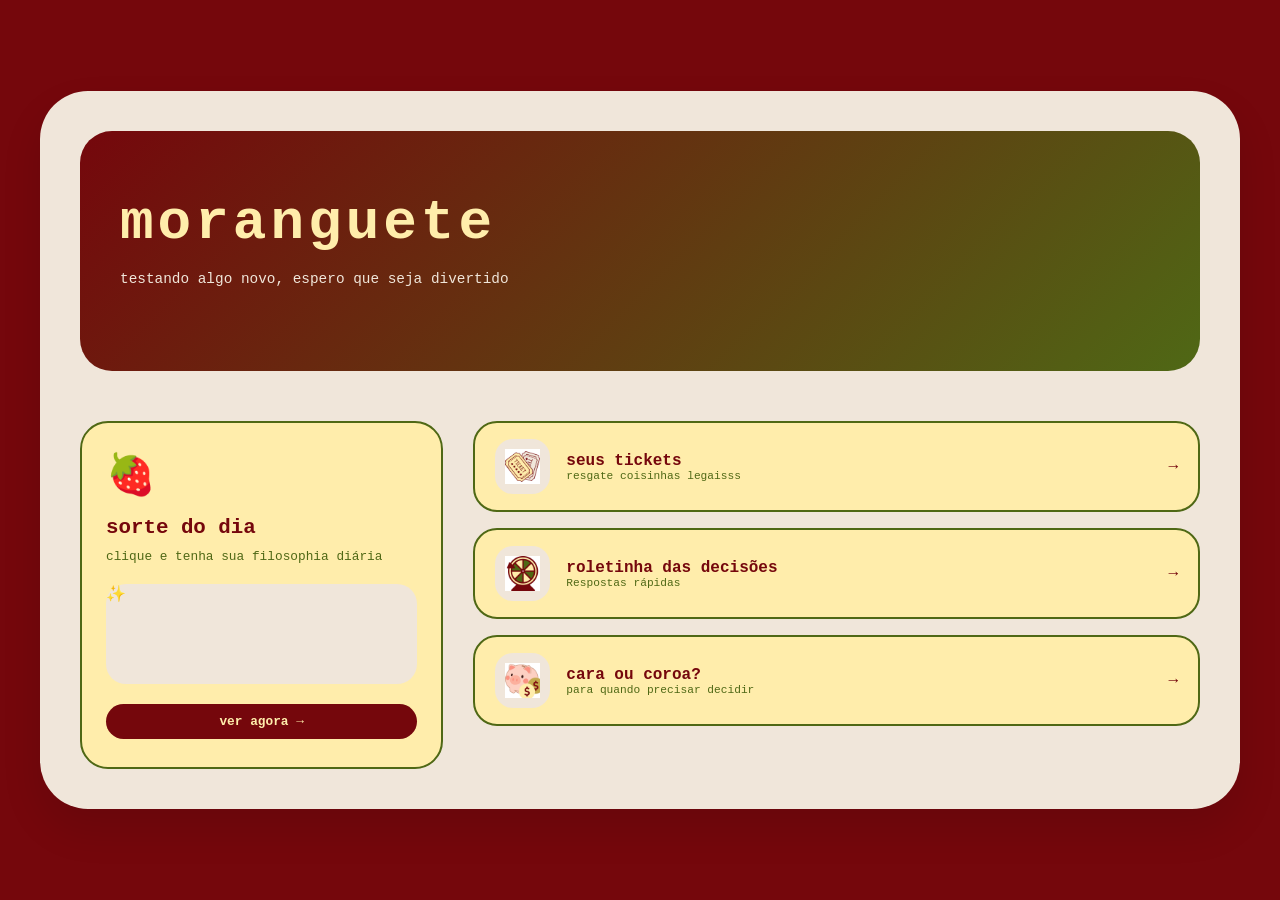
==== index.html @ d16a6097 "morangoAPP" ====
<!DOCTYPE html>
<html lang="pt-br">

<head>
    <meta charset="UTF-8">
    <meta name="viewport" content="width=device-width, initial-scale=1.0, viewport-fit=cover">
    <title>morangoAPP</title>
    <link rel="stylesheet" href="./style.css">
    <link rel="manifest" href="./manifest.json">
    <meta name="apple-mobile-web-app-capable" content="yes">
    <meta name="apple-mobile-web-app-status-bar-style" content="black-translucent">
    <meta name="apple-mobile-web-app-title" content="morangoAPP">
    <meta name="mobile-web-app-capable" content="yes">
    <meta name="theme-color" content="#75070C">
    <meta name="application-name" content="morangoAPP">
    <link rel="apple-touch-icon" href="icons/app-icon-512.png">
</head>

<body>
    <div class="app-container">

        <!-- Hero Section - Área principal -->
        <div class="hero-section">
            <div class="hero-content">
                <h1 class="hero-title">moranguete</h1>
                <p class="hero-subtitle">testando algo novo, espero que seja divertido</p>
            </div>
        </div>

        <!-- Layout de 2 colunas assimétricas -->
        <div class="two-columns">
            <!-- Coluna esquerda - Card vertical -->
            <div class="left-col">
                <div class="vertical-card">
                    <div class="vertical-card-icon">🍓</div>
                    <h3 class="vertical-card-title">sorte do dia</h3>
                    <p class="vertical-card-desc">clique e tenha sua filosophia diária</p>
                    <div class="vertical-card-image"> ✨ </div>
                    <button class="vertical-card-btn" data-page="frases">ver agora →</button>
                </div>
            </div>

            <!-- Coluna direita - Feed/Lista editorial -->
            <div class="right-col">
                <div class="feed-list">
                    <div class="feed-item" data-page="tickets">
                        <div class="feed-icon">
                            <img src="icons/tickets.png" alt="Tickets">
                        </div>
                        <div class="feed-content">
                            <h4 class="feed-title">seus tickets</h4>
                            <p class="feed-desc">resgate coisinhas legaisss</p>
                        </div>
                        <div class="feed-arrow">→</div>
                    </div>

                    <div class="feed-item" data-page="roleta">
                        <div class="feed-icon">
                            <img src="icons/roleta.png" alt="Roleta">
                        </div>
                        <div class="feed-content">
                            <h4 class="feed-title">Roletinha das decisões</h4>
                            <p class="feed-desc">Respostas rápidas</p>
                        </div>
                        <div class="feed-arrow">→</div>
                    </div>

                    <div class="feed-item" data-page="caracoroa">
                        <div class="feed-icon">
                            <img src="icons/caracoroa.png" alt="Cara ou Coroa">
                        </div>
                        <div class="feed-content">
                            <h4 class="feed-title">cara ou coroa?</h4>
                            <p class="feed-desc">para quando precisar decidir</p>
                        </div>
                        <div class="feed-arrow">→</div>
                    </div>
                </div>
            </div>
        </div>
    </div>

    <script src="./script.js"></script>
</body>

</html>
---- style.css ----
/* ============ MORANGUETE - DESIGN MODERNO ASSIMÉTRICO ============ */
* {
    margin: 0;
    padding: 0;
    box-sizing: border-box;
}

body {
    font-family: 'Courier New', 'SF Mono', 'Fira Code', monospace;
    background: #75070C;
    min-height: 100vh;
    display: flex;
    align-items: center;
    justify-content: center;
    padding: 24px;
}

/* Container principal - cantos extremamente arredondados */
.app-container {
    max-width: 1200px;
    width: 100%;
    margin: 0 auto;
    background: #F0E6DA;
    border-radius: 48px;
    padding: 40px;
    position: relative;
    box-shadow: 0 20px 40px rgba(0, 0, 0, 0.1);
}

/* Container para as outras páginas */
.container {
    max-width: 600px;
    width: 100%;
    margin: 0 auto;
    background: #F0E6DA;
    border-radius: 48px;
    padding: 40px;
    position: relative;
    box-shadow: 0 20px 40px rgba(0, 0, 0, 0.1);
}

/* ============ ELEMENTOS FLUTUANTES (só no index) ============ */
.floating-menu {
    position: absolute;
    top: 30px;
    left: 40px;
    background: #75070C;
    border-radius: 60px;
    padding: 8px 16px;
    display: flex;
    gap: 20px;
    z-index: 10;
}

.floating-card {
    position: absolute;
    top: 30px;
    right: 40px;
    background: #FFEDAB;
    border-radius: 60px;
    padding: 10px 20px;
    display: flex;
    align-items: center;
    gap: 12px;
    z-index: 10;
    border: 2px solid #4F6815;
}

/* ============ HERO SECTION (só no index) ============ */
.hero-section {
    background: linear-gradient(135deg, #75070C 0%, #4F6815 100%);
    border-radius: 32px;
    padding: 60px 40px;
    margin-bottom: 50px;
    position: relative;
    overflow: hidden;
}

.hero-title {
    font-family: 'Courier New', monospace;
    font-size: 3.5rem;
    font-weight: 800;
    color: #FFEDAB;
    text-transform: lowercase;
    letter-spacing: 4px;
    margin-bottom: 16px;
}

.hero-subtitle {
    font-family: 'Courier New', monospace;
    font-size: 0.9rem;
    color: #F0E6DA;
    margin-bottom: 24px;
}

.hero-badge {
    display: inline-block;
    background: rgba(255, 237, 171, 0.2);
    backdrop-filter: blur(10px);
    border-radius: 60px;
    padding: 6px 16px;
}

.hero-badge span {
    color: #FFEDAB;
    font-size: 0.75rem;
}

/* ============ LAYOUT 2 COLUNAS (só no index) ============ */
.two-columns {
    display: flex;
    gap: 30px;
    flex-wrap: wrap;
}

.left-col {
    flex: 1;
    min-width: 250px;
}

.right-col {
    flex: 2;
    min-width: 300px;
}

/* Card vertical */
.vertical-card {
    background: #FFEDAB;
    border-radius: 28px;
    padding: 28px 24px;
    border: 2px solid #4F6815;
    transition: transform 0.2s;
    height: 100%;
}

.vertical-card-icon {
    font-size: 2.5rem;
    margin-bottom: 16px;
}

.vertical-card-title {
    font-family: 'Courier New', monospace;
    font-size: 1.3rem;
    font-weight: 700;
    color: #75070C;
    margin-bottom: 10px;
    text-transform: lowercase;
}

.vertical-card-desc {
    font-family: 'Courier New', monospace;
    font-size: 0.8rem;
    color: #4F6815;
    margin-bottom: 20px;
}

.vertical-card-image {
    background: #F0E6DA;
    border-radius: 20px;
    height: 100px;
    margin-bottom: 20px;
}

.vertical-card-btn {
    background: #75070C;
    color: #FFEDAB;
    border: none;
    border-radius: 60px;
    padding: 10px 20px;
    font-family: 'Courier New', monospace;
    font-weight: bold;
    font-size: 0.8rem;
    cursor: pointer;
    width: 100%;
}

/* Feed */
.feed-list {
    display: flex;
    flex-direction: column;
    gap: 16px;
}

.feed-item {
    background: #FFEDAB;
    border-radius: 24px;
    padding: 16px 20px;
    display: flex;
    align-items: center;
    gap: 16px;
    cursor: pointer;
    border: 2px solid #4F6815;
    transition: all 0.2s;
}

.feed-item:hover {
    transform: translateX(6px);
    border-color: #75070C;
}

.feed-icon {
    width: 55px;
    height: 55px;
    background: #F0E6DA;
    border-radius: 18px;
    display: flex;
    align-items: center;
    justify-content: center;
}

.feed-icon img {
    width: 35px;
    height: 35px;
}

.feed-content {
    flex: 1;
}

.feed-title {
    font-family: 'Courier New', monospace;
    font-size: 1rem;
    font-weight: 700;
    color: #75070C;
    text-transform: lowercase;
}

.feed-desc {
    font-family: 'Courier New', monospace;
    font-size: 0.7rem;
    color: #4F6815;
}

.feed-arrow {
    font-size: 1rem;
    color: #75070C;
}

/* ============ BOTÃO VOLTAR (para todas as páginas) ============ */
.back-btn {
    background: #75070C;
    border: none;
    border-radius: 60px;
    font-size: 0.8rem;
    font-family: 'Courier New', monospace;
    font-weight: bold;
    cursor: pointer;
    padding: 10px 20px;
    margin-bottom: 30px;
    color: #FFEDAB;
    text-transform: uppercase;
    letter-spacing: 1px;
    transition: all 0.1s;
    display: inline-block;
}

.back-btn:active {
    transform: translateX(4px);
}

/* ============ TÍTULOS DAS PÁGINAS ============ */
.page-title {
    font-family: 'Courier New', monospace;
    font-size: 1.8rem;
    font-weight: 800;
    color: #75070C;
    text-align: left;
    margin-bottom: 30px;
    letter-spacing: 2px;
    border-left: 5px solid #4F6815;
    padding-left: 20px;
}

/* ============ ROLETA ============ */
.roleta-wrapper {
    position: relative;
    margin: 30px auto;
    width: fit-content;
}

#roletaCanvas {
    border-radius: 50%;
    box-shadow: 0 8px 20px rgba(0, 0, 0, 0.15);
    border: 3px solid #4F6815;
}

.ponteiro {
    position: absolute;
    top: -25px;
    left: 50%;
    transform: translateX(-50%);
    font-size: 2em;
    color: #75070C;
    z-index: 10;
    filter: drop-shadow(2px 4px 0 #4F6815);
}

.action-btn {
    background: #75070C;
    color: #FFEDAB;
    border: none;
    border-radius: 60px;
    padding: 12px 28px;
    font-size: 1rem;
    font-family: 'Courier New', monospace;
    font-weight: bold;
    cursor: pointer;
    margin: 20px auto;
    display: block;
    width: 200px;
    text-transform: uppercase;
    letter-spacing: 2px;
    transition: all 0.1s;
}

.action-btn:active {
    transform: translateX(4px);
}

.resultado {
    text-align: center;
    font-size: 1rem;
    margin-top: 20px;
    padding: 16px;
    background: #FFEDAB;
    border: 2px solid #4F6815;
    border-radius: 20px;
    font-family: monospace;
    font-weight: bold;
    color: #75070C;
}

/* ============ TICKETS ============ */
.tickets-list {
    display: flex;
    flex-direction: column;
    gap: 16px;
}

.ticket-card {
    background: #FFEDAB;
    border: 2px solid #4F6815;
    border-radius: 24px;
    padding: 20px;
    display: flex;
    justify-content: space-between;
    align-items: center;
    transition: all 0.2s;
    cursor: pointer;
}

.ticket-card:active {
    transform: translateX(4px);
}

.ticket-card.resgatado {
    opacity: 0.6;
    background: #e0d5c4;
}

.ticket-info h3 {
    font-family: 'Courier New', monospace;
    font-size: 1.1rem;
    font-weight: 700;
    color: #75070C;
    margin-bottom: 5px;
    text-transform: lowercase;
}

.ticket-info p {
    color: #4F6815;
    font-size: 0.8rem;
}

.resgatar-btn {
    background: #75070C;
    color: #FFEDAB;
    border: none;
    border-radius: 60px;
    padding: 8px 18px;
    font-family: 'Courier New', monospace;
    font-weight: bold;
    cursor: pointer;
    font-size: 0.8rem;
}

.resgatar-btn:disabled {
    background: #aaa;
    cursor: not-allowed;
}

/* Toast */
.toast {
    position: fixed;
    bottom: -100px;
    left: 50%;
    transform: translateX(-50%);
    background: #4F6815;
    color: #FFEDAB;
    padding: 12px 24px;
    border-radius: 60px;
    transition: bottom 0.3s;
    z-index: 1000;
    font-family: monospace;
    font-weight: bold;
}

.toast.show {
    bottom: 30px;
}

/* ============ FRASES ============ */
.gift-box {
    text-align: center;
    font-size: 6em;
    cursor: pointer;
    margin: 50px 0;
    transition: all 0.2s;
}

.gift-box.shake {
    animation: shake 0.5s ease-in-out;
}

@keyframes shake {
    0%, 100% { transform: translateX(0); }
    25% { transform: translateX(-8px); }
    75% { transform: translateX(8px); }
}

.frase-sorteada {
    text-align: center;
    font-size: 1rem;
    padding: 20px;
    background: #FFEDAB;
    border: 2px solid #4F6815;
    border-radius: 20px;
    margin: 20px 0;
    font-family: monospace;
    font-weight: bold;
    color: #75070C;
}

.frase-actions {
    text-align: center;
    margin-top: 20px;
}

.secondary-btn {
    background: #4F6815;
    color: #FFEDAB;
    border: none;
    border-radius: 60px;
    padding: 8px 18px;
    font-family: 'Courier New', monospace;
    font-weight: bold;
    cursor: pointer;
    margin: 5px;
    font-size: 0.8rem;
}

/* Modal */
.modal {
    display: none;
    position: fixed;
    z-index: 1000;
    left: 0;
    top: 0;
    width: 100%;
    height: 100%;
    background: rgba(117, 7, 12, 0.9);
}

.modal-content {
    background: #FFEDAB;
    margin: 20% auto;
    padding: 25px;
    width: 80%;
    max-width: 450px;
    border-radius: 28px;
    border: 3px solid #4F6815;
}

.close {
    float: right;
    font-size: 24px;
    font-weight: bold;
    cursor: pointer;
    color: #75070C;
}

/* ============ CARA OU COROA ============ */
.moeda-container {
    display: flex;
    justify-content: center;
    margin: 40px 0;
}

.moeda {
    width: 180px;
    height: 180px;
    position: relative;
    cursor: pointer;
}

.moeda.girando {
    animation: girarMoeda 0.8s ease-in-out;
}

@keyframes girarMoeda {
    0% { transform: rotateY(0deg); }
    50% { transform: rotateY(1800deg); }
    100% { transform: rotateY(0deg); }
}

.moeda .cara, .moeda .coroa {
    position: absolute;
    width: 100%;
    height: 100%;
    border-radius: 50%;
    display: flex;
    align-items: center;
    justify-content: center;
    font-size: 4em;
    background: #FFEDAB;
    border: 3px solid #4F6815;
    backface-visibility: hidden;
}

.moeda .coroa {
    transform: rotateY(180deg);
}

.moeda.virada-cara { transform: rotateY(0deg); }
.moeda.virada-coroa { transform: rotateY(180deg); }

.resultado-moeda {
    text-align: center;
    font-size: 1rem;
    padding: 18px;
    margin: 20px 0;
    background: #FFEDAB;
    border: 2px solid #4F6815;
    border-radius: 20px;
    font-weight: bold;
}

.resultado-moeda.cara { color: #75070C; }
.resultado-moeda.coroa { color: #4F6815; }

.historico {
    margin-top: 30px;
    padding: 20px;
    background: #FFEDAB;
    border: 2px solid #4F6815;
    border-radius: 24px;
}

.historico h3 {
    font-family: 'Courier New', monospace;
    color: #75070C;
    margin-bottom: 15px;
    font-size: 1rem;
}

.historico-list {
    max-height: 180px;
    overflow-y: auto;
}

.historico-item {
    display: flex;
    justify-content: space-between;
    padding: 10px;
    margin: 5px 0;
    background: #F0E6DA;
    border-radius: 12px;
    border-left: 3px solid #75070C;
    font-size: 0.8rem;
}

/* ============ ADMIN ============ */
.admin-section {
    background: #FFEDAB;
    border-radius: 28px;
    padding: 24px;
    margin: 20px 0;
    border: 2px solid #4F6815;
}

.form-group {
    display: flex;
    flex-direction: column;
    gap: 12px;
    margin: 20px 0;
}

.form-group input, .form-group textarea {
    padding: 12px;
    border: 2px solid #4F6815;
    border-radius: 16px;
    background: #F0E6DA;
    font-family: monospace;
}

.delete-btn {
    background: #75070C;
    color: #FFEDAB;
    border: none;
    border-radius: 60px;
    padding: 5px 12px;
    cursor: pointer;
}

/* ============ RESPONSIVO ============ */
@media (max-width: 768px) {
    body {
        padding: 16px;
    }
    
    .app-container, .container {
        padding: 24px;
        border-radius: 32px;
    }
    
    .hero-section {
        padding: 40px 25px;
        margin-top: 20px;
    }
    
    .hero-title {
        font-size: 2.2rem;
    }
    
    .two-columns {
        flex-direction: column;
    }
    
    .page-title {
        font-size: 1.4rem;
    }
    
    .moeda {
        width: 140px;
        height: 140px;
    }
    
    .moeda .cara, .moeda .coroa {
        font-size: 3em;
    }
}

@media (max-width: 480px) {
    .floating-menu, .floating-card {
        display: none;
    }
    
    .hero-title {
        font-size: 1.8rem;
    }
    
    .page-title {
        font-size: 1.2rem;
    }
}

/* Seção de subtítulos */
.section-subtitle {
    font-family: 'Courier New', monospace;
    font-size: 1.1rem;
    font-weight: 700;
    color: #4F6815;
    margin: 20px 0 12px 0;
    letter-spacing: 1px;
}

/* Lista de tickets resgatados */
.resgatados-list .ticket-card {
    opacity: 0.7;
    background: #e0d5c4;
    cursor: default;
}

.resgatados-list .ticket-card .resgatar-btn {
    display: none;
}

.resgatados-list .ticket-card::before {
    content: "✓";
    color: #4F6815;
    font-weight: bold;
    margin-right: 10px;
}

/* Estado vazio */
.empty-state {
    text-align: center;
    padding: 40px 20px;
    background: #FFEDAB;
    border-radius: 24px;
    border: 2px dashed #4F6815;
    color: #4F6815;
    font-family: 'Courier New', monospace;
    font-size: 0.9rem;
}

/* Badge de resgatado */
.resgatado-badge {
    background: #4F6815;
    color: #FFEDAB;
    border-radius: 60px;
    padding: 5px 12px;
    font-size: 0.7rem;
    font-family: monospace;
    font-weight: bold;
}

/* Card de ticket resgatado */
.resgatado-card {
    opacity: 0.7;
    background: #e0d5c4;
    cursor: default;
}
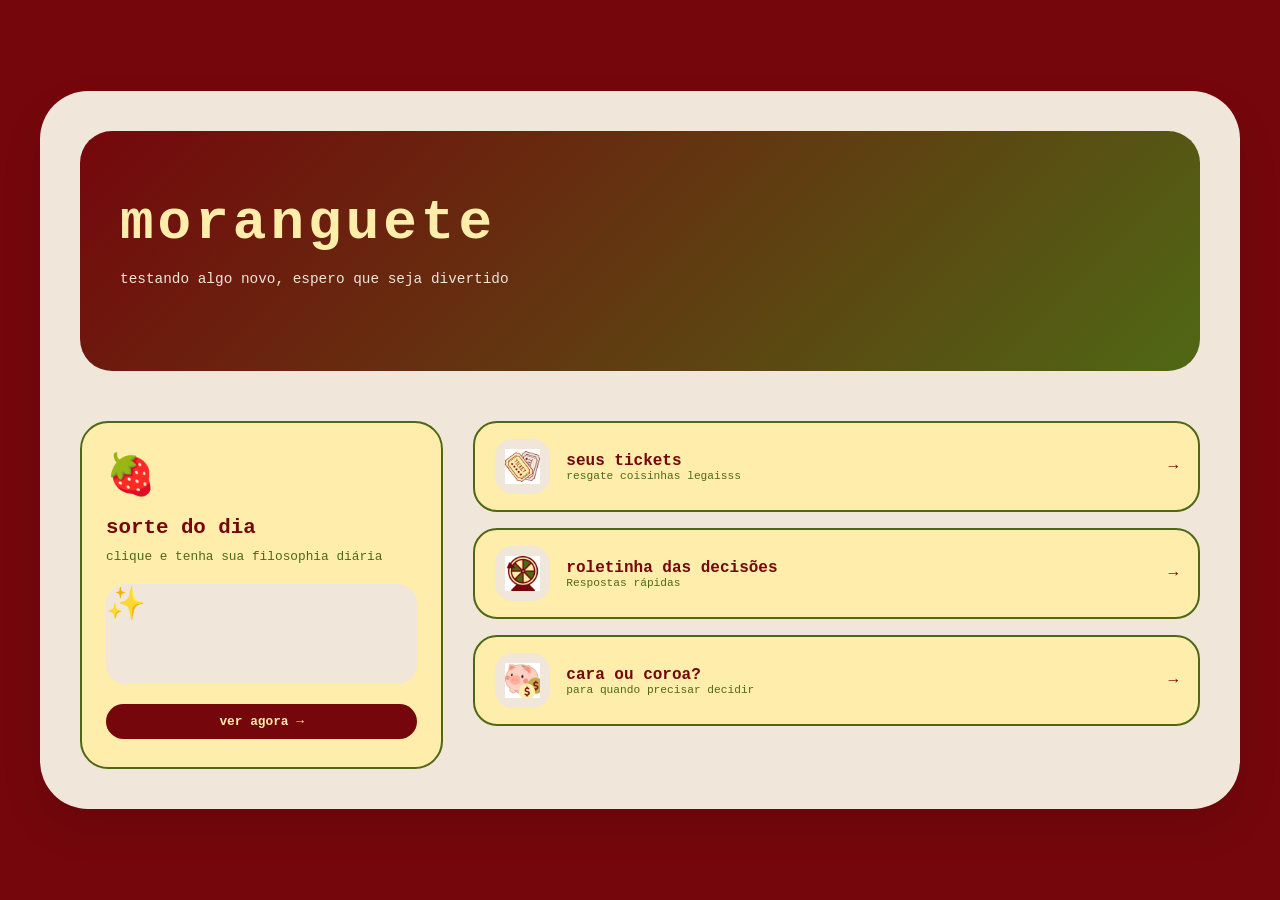
==== commit 82244f7f: "ajustes" ====
--- a/index.html
+++ b/index.html
@@ -35,7 +35,9 @@
                     <div class="vertical-card-icon">🍓</div>
                     <h3 class="vertical-card-title">sorte do dia</h3>
                     <p class="vertical-card-desc">clique e tenha sua filosophia diária</p>
-                    <div class="vertical-card-image"> ✨ </div>
+                    <div class="vertical-card-image"> 
+                        <h1>✨</h1>
+                    </div>
                     <button class="vertical-card-btn" data-page="frases">ver agora →</button>
                 </div>
             </div>
--- a/style.css
+++ b/style.css
@@ -720,4 +720,31 @@
     opacity: 0.7;
     background: #e0d5c4;
     cursor: default;
+}
+
+/* ============ AJUSTES ROLETA CELULAR ============ */
+@media (max-width: 600px) {
+    .roleta-wrapper {
+        display: flex;
+        justify-content: center;
+        margin: 20px auto;
+    }
+    
+    #roletaCanvas {
+        width: 280px !important;
+        height: 280px !important;
+        max-width: 100%;
+    }
+    
+    .ponteiro {
+        top: -20px;
+        font-size: 1.5em;
+    }
+}
+
+@media (max-width: 480px) {
+    #roletaCanvas {
+        width: 250px !important;
+        height: 250px !important;
+    }
 }
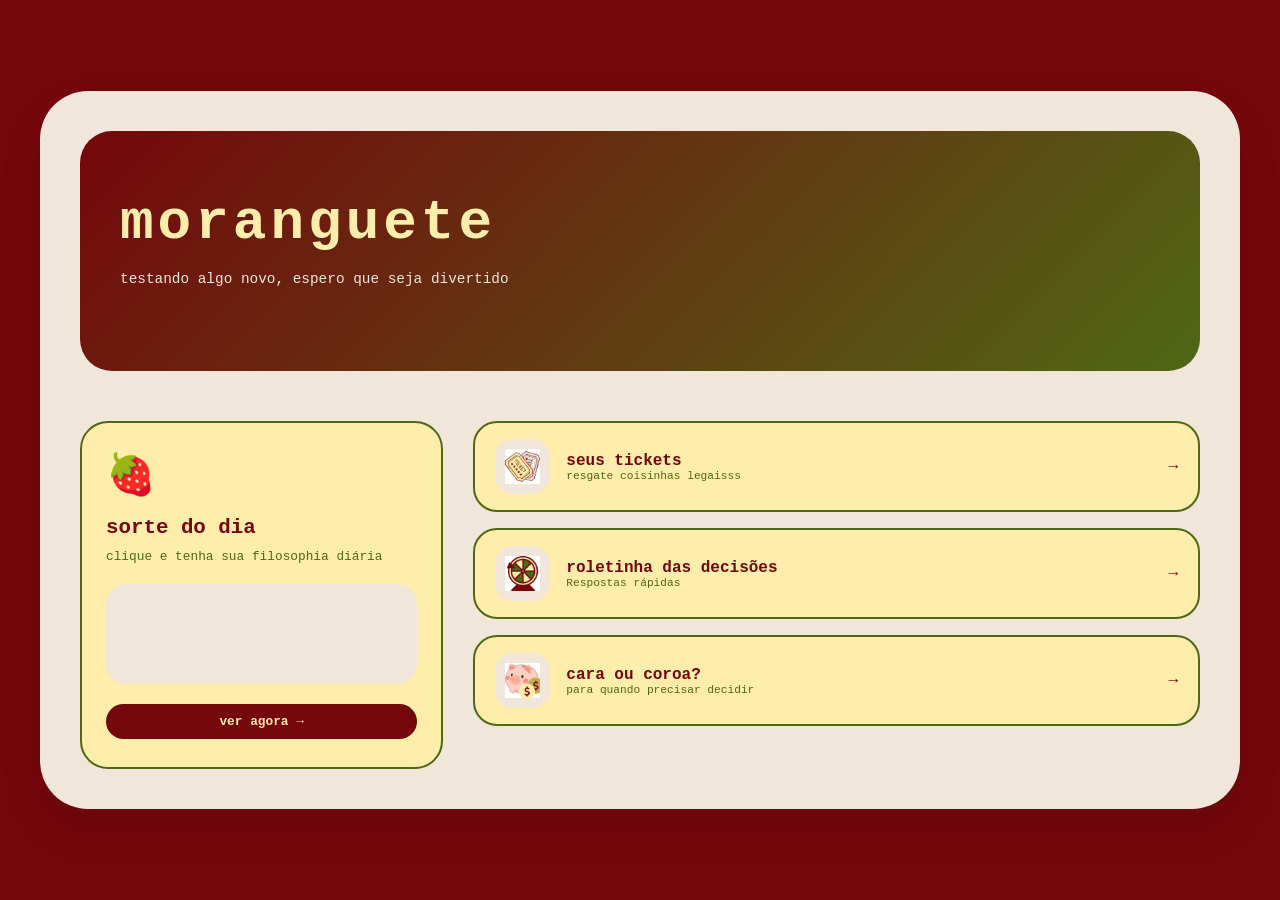
==== commit 0103ed74: "tentando fazer o botao voltar" ====
--- a/index.html
+++ b/index.html
@@ -4,15 +4,15 @@
 <head>
     <meta charset="UTF-8">
     <meta name="viewport" content="width=device-width, initial-scale=1.0, viewport-fit=cover">
-    <title>morangoAPP</title>
+    <title>Moranguete</title>
     <link rel="stylesheet" href="./style.css">
     <link rel="manifest" href="./manifest.json">
     <meta name="apple-mobile-web-app-capable" content="yes">
     <meta name="apple-mobile-web-app-status-bar-style" content="black-translucent">
-    <meta name="apple-mobile-web-app-title" content="morangoAPP">
+    <meta name="apple-mobile-web-app-title" content="Moranguete">
     <meta name="mobile-web-app-capable" content="yes">
     <meta name="theme-color" content="#75070C">
-    <meta name="application-name" content="morangoAPP">
+    <meta name="application-name" content="Moranguete">
     <link rel="apple-touch-icon" href="icons/app-icon-512.png">
 </head>
 
@@ -35,9 +35,7 @@
                     <div class="vertical-card-icon">🍓</div>
                     <h3 class="vertical-card-title">sorte do dia</h3>
                     <p class="vertical-card-desc">clique e tenha sua filosophia diária</p>
-                    <div class="vertical-card-image"> 
-                        <h1>✨</h1>
-                    </div>
+                    <div class="vertical-card-image"></div>
                     <button class="vertical-card-btn" data-page="frases">ver agora →</button>
                 </div>
             </div>
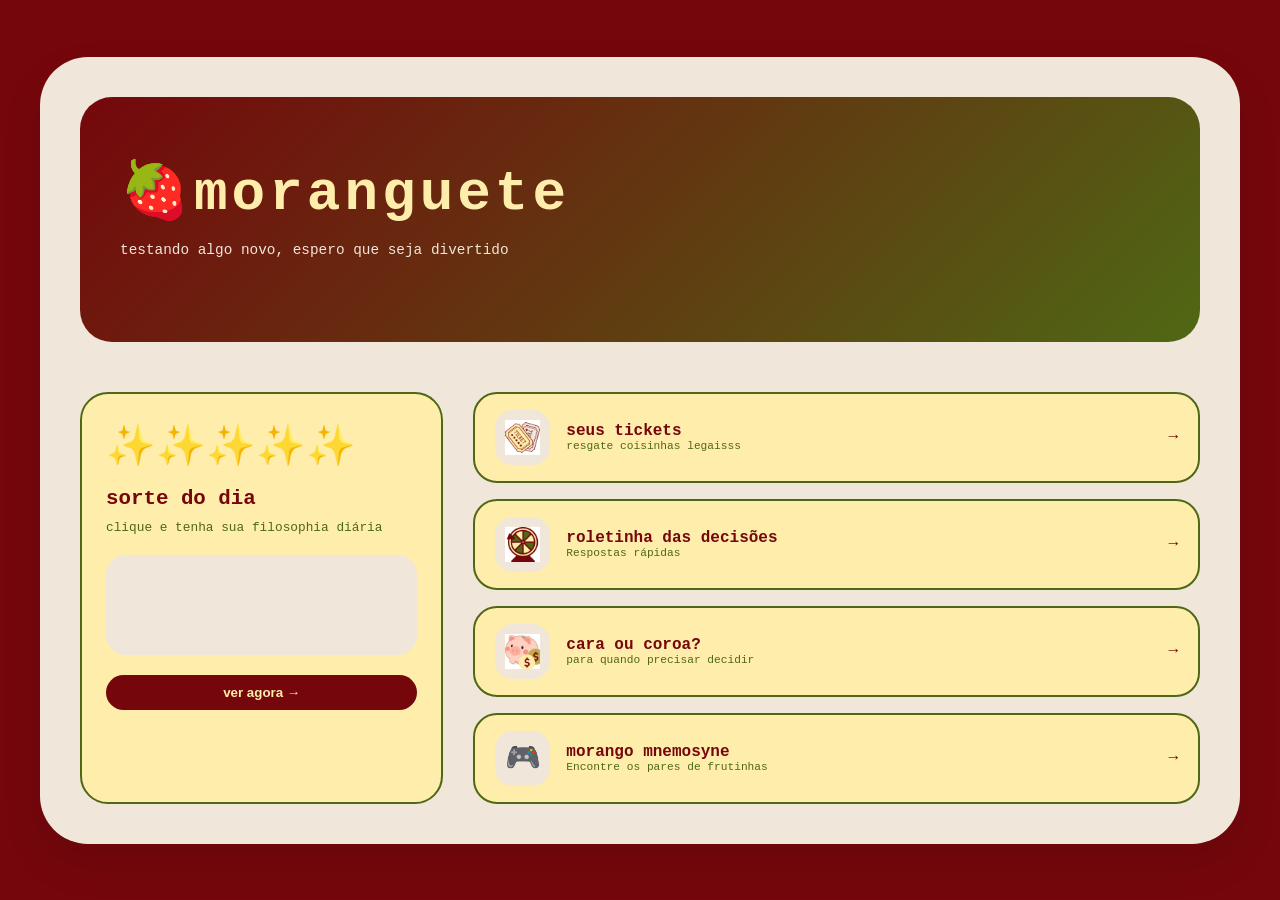
==== commit 43c530cb: "jogo das frutinhas" ====
--- a/index.html
+++ b/index.html
@@ -22,7 +22,7 @@
         <!-- Hero Section - Área principal -->
         <div class="hero-section">
             <div class="hero-content">
-                <h1 class="hero-title">moranguete</h1>
+                <h1 class="hero-title">🍓Moranguete</h1>
                 <p class="hero-subtitle">testando algo novo, espero que seja divertido</p>
             </div>
         </div>
@@ -32,7 +32,7 @@
             <!-- Coluna esquerda - Card vertical -->
             <div class="left-col">
                 <div class="vertical-card">
-                    <div class="vertical-card-icon">🍓</div>
+                    <div class="vertical-card-icon">✨✨✨✨✨</div>
                     <h3 class="vertical-card-title">sorte do dia</h3>
                     <p class="vertical-card-desc">clique e tenha sua filosophia diária</p>
                     <div class="vertical-card-image"></div>
@@ -75,6 +75,17 @@
                         </div>
                         <div class="feed-arrow">→</div>
                     </div>
+
+                    <div class="feed-item" data-page="memoria">
+                        <div class="feed-icon">
+                            <span style="font-size: 1.8rem;">🎮</span>
+                        </div>
+                        <div class="feed-content">
+                            <h4 class="feed-title">Morango Mnemosyne</h4>
+                            <p class="feed-desc">Encontre os pares de frutinhas</p>
+                        </div>
+                        <div class="feed-arrow">→</div>
+                    </div>
                 </div>
             </div>
         </div>
--- a/style.css
+++ b/style.css
@@ -1,750 +1,170 @@
-/* ============ MORANGUETE - DESIGN MODERNO ASSIMÉTRICO ============ */
-* {
-    margin: 0;
-    padding: 0;
-    box-sizing: border-box;
+/* ============ BASE + INDEX ============ */
+*{margin:0;padding:0;box-sizing:border-box;}
+
+body{
+    font-family:'Courier New',monospace;
+    background:#75070C;
+    min-height:100vh;
+    display:flex;
+    align-items:center;
+    justify-content:center;
+    padding:24px;
 }
 
-body {
-    font-family: 'Courier New', 'SF Mono', 'Fira Code', monospace;
-    background: #75070C;
-    min-height: 100vh;
-    display: flex;
-    align-items: center;
-    justify-content: center;
-    padding: 24px;
+/* Containers */
+.app-container,.container{
+    max-width:1200px;
+    width:100%;
+    margin:0 auto;
+    background:#F0E6DA;
+    border-radius:48px;
+    padding:40px;
+    box-shadow:0 20px 40px rgba(0,0,0,0.1);
+}
+.container{max-width:600px;}
+
+/* Hero Section */
+.hero-section{
+    background:linear-gradient(135deg,#75070C 0%,#4F6815 100%);
+    border-radius:32px;
+    padding:60px 40px;
+    margin-bottom:50px;
+    position:relative;
+}
+.hero-title{
+    font-size:3.5rem;
+    font-weight:800;
+    color:#FFEDAB;
+    text-transform:lowercase;
+    letter-spacing:4px;
+    margin-bottom:16px;
+}
+.hero-subtitle{
+    font-size:0.9rem;
+    color:#F0E6DA;
+    margin-bottom:24px;
 }
 
-/* Container principal - cantos extremamente arredondados */
-.app-container {
-    max-width: 1200px;
-    width: 100%;
-    margin: 0 auto;
-    background: #F0E6DA;
-    border-radius: 48px;
-    padding: 40px;
-    position: relative;
-    box-shadow: 0 20px 40px rgba(0, 0, 0, 0.1);
-}
-
-/* Container para as outras páginas */
-.container {
-    max-width: 600px;
-    width: 100%;
-    margin: 0 auto;
-    background: #F0E6DA;
-    border-radius: 48px;
-    padding: 40px;
-    position: relative;
-    box-shadow: 0 20px 40px rgba(0, 0, 0, 0.1);
-}
-
-/* ============ ELEMENTOS FLUTUANTES (só no index) ============ */
-.floating-menu {
-    position: absolute;
-    top: 30px;
-    left: 40px;
-    background: #75070C;
-    border-radius: 60px;
-    padding: 8px 16px;
-    display: flex;
-    gap: 20px;
-    z-index: 10;
-}
-
-.floating-card {
-    position: absolute;
-    top: 30px;
-    right: 40px;
-    background: #FFEDAB;
-    border-radius: 60px;
-    padding: 10px 20px;
-    display: flex;
-    align-items: center;
-    gap: 12px;
-    z-index: 10;
-    border: 2px solid #4F6815;
-}
-
-/* ============ HERO SECTION (só no index) ============ */
-.hero-section {
-    background: linear-gradient(135deg, #75070C 0%, #4F6815 100%);
-    border-radius: 32px;
-    padding: 60px 40px;
-    margin-bottom: 50px;
-    position: relative;
-    overflow: hidden;
-}
-
-.hero-title {
-    font-family: 'Courier New', monospace;
-    font-size: 3.5rem;
-    font-weight: 800;
-    color: #FFEDAB;
-    text-transform: lowercase;
-    letter-spacing: 4px;
-    margin-bottom: 16px;
-}
-
-.hero-subtitle {
-    font-family: 'Courier New', monospace;
-    font-size: 0.9rem;
-    color: #F0E6DA;
-    margin-bottom: 24px;
-}
-
-.hero-badge {
-    display: inline-block;
-    background: rgba(255, 237, 171, 0.2);
-    backdrop-filter: blur(10px);
-    border-radius: 60px;
-    padding: 6px 16px;
-}
-
-.hero-badge span {
-    color: #FFEDAB;
-    font-size: 0.75rem;
-}
-
-/* ============ LAYOUT 2 COLUNAS (só no index) ============ */
-.two-columns {
-    display: flex;
-    gap: 30px;
-    flex-wrap: wrap;
-}
-
-.left-col {
-    flex: 1;
-    min-width: 250px;
-}
-
-.right-col {
-    flex: 2;
-    min-width: 300px;
-}
+/* Layout 2 colunas */
+.two-columns{display:flex;gap:30px;flex-wrap:wrap;}
+.left-col{flex:1;min-width:250px;}
+.right-col{flex:2;min-width:300px;}
 
 /* Card vertical */
-.vertical-card {
-    background: #FFEDAB;
-    border-radius: 28px;
-    padding: 28px 24px;
-    border: 2px solid #4F6815;
-    transition: transform 0.2s;
-    height: 100%;
+.vertical-card{
+    background:#FFEDAB;
+    border-radius:28px;
+    padding:28px 24px;
+    border:2px solid #4F6815;
+    height:100%;
 }
-
-.vertical-card-icon {
-    font-size: 2.5rem;
-    margin-bottom: 16px;
+.vertical-card-icon{font-size:2.5rem;margin-bottom:16px;}
+.vertical-card-title{
+    font-size:1.3rem;
+    font-weight:700;
+    color:#75070C;
+    margin-bottom:10px;
+    text-transform:lowercase;
 }
-
-.vertical-card-title {
-    font-family: 'Courier New', monospace;
-    font-size: 1.3rem;
-    font-weight: 700;
-    color: #75070C;
-    margin-bottom: 10px;
-    text-transform: lowercase;
+.vertical-card-desc{
+    font-size:0.8rem;
+    color:#4F6815;
+    margin-bottom:20px;
 }
-
-.vertical-card-desc {
-    font-family: 'Courier New', monospace;
-    font-size: 0.8rem;
-    color: #4F6815;
-    margin-bottom: 20px;
+.vertical-card-image{
+    background:#F0E6DA;
+    border-radius:20px;
+    height:100px;
+    margin-bottom:20px;
 }
-
-.vertical-card-image {
-    background: #F0E6DA;
-    border-radius: 20px;
-    height: 100px;
-    margin-bottom: 20px;
-}
-
-.vertical-card-btn {
-    background: #75070C;
-    color: #FFEDAB;
-    border: none;
-    border-radius: 60px;
-    padding: 10px 20px;
-    font-family: 'Courier New', monospace;
-    font-weight: bold;
-    font-size: 0.8rem;
-    cursor: pointer;
-    width: 100%;
+.vertical-card-btn{
+    background:#75070C;
+    color:#FFEDAB;
+    border:none;
+    border-radius:60px;
+    padding:10px 20px;
+    font-weight:bold;
+    cursor:pointer;
+    width:100%;
 }
 
 /* Feed */
-.feed-list {
-    display: flex;
-    flex-direction: column;
-    gap: 16px;
+.feed-list{display:flex;flex-direction:column;gap:16px;}
+.feed-item{
+    background:#FFEDAB;
+    border-radius:24px;
+    padding:16px 20px;
+    display:flex;
+    align-items:center;
+    gap:16px;
+    cursor:pointer;
+    border:2px solid #4F6815;
+    transition:0.2s;
 }
+.feed-item:hover{transform:translateX(6px);border-color:#75070C;}
+.feed-icon{
+    width:55px;
+    height:55px;
+    background:#F0E6DA;
+    border-radius:18px;
+    display:flex;
+    align-items:center;
+    justify-content:center;
+}
+.feed-icon img{width:35px;height:35px;}
+.feed-content{flex:1;}
+.feed-title{
+    font-size:1rem;
+    font-weight:700;
+    color:#75070C;
+    text-transform:lowercase;
+}
+.feed-desc{font-size:0.7rem;color:#4F6815;}
+.feed-arrow{font-size:1rem;color:#75070C;}
 
-.feed-item {
-    background: #FFEDAB;
-    border-radius: 24px;
-    padding: 16px 20px;
-    display: flex;
-    align-items: center;
-    gap: 16px;
-    cursor: pointer;
-    border: 2px solid #4F6815;
-    transition: all 0.2s;
+/* Elementos flutuantes */
+.floating-menu{
+    position:absolute;
+    top:30px;
+    left:40px;
+    background:#75070C;
+    border-radius:60px;
+    padding:8px 16px;
+    display:flex;
+    gap:20px;
+    z-index:10;
 }
+.floating-card{
+    position:absolute;
+    top:30px;
+    right:40px;
+    background:#FFEDAB;
+    border-radius:60px;
+    padding:10px 20px;
+    display:flex;
+    align-items:center;
+    gap:12px;
+    z-index:10;
+    border:2px solid #4F6815;
+}
+.hero-badge{
+    display:inline-block;
+    background:rgba(255,237,171,0.2);
+    backdrop-filter:blur(10px);
+    border-radius:60px;
+    padding:6px 16px;
+}
+.hero-badge span{color:#FFEDAB;font-size:0.75rem;}
 
-.feed-item:hover {
-    transform: translateX(6px);
-    border-color: #75070C;
+/* Responsivo */
+@media (max-width:768px){
+    body{padding:16px;}
+    .app-container,.container{padding:24px;border-radius:32px;}
+    .hero-section{padding:40px 25px;}
+    .hero-title{font-size:2.2rem;}
+    .two-columns{flex-direction:column;}
 }
-
-.feed-icon {
-    width: 55px;
-    height: 55px;
-    background: #F0E6DA;
-    border-radius: 18px;
-    display: flex;
-    align-items: center;
-    justify-content: center;
-}
-
-.feed-icon img {
-    width: 35px;
-    height: 35px;
-}
-
-.feed-content {
-    flex: 1;
-}
-
-.feed-title {
-    font-family: 'Courier New', monospace;
-    font-size: 1rem;
-    font-weight: 700;
-    color: #75070C;
-    text-transform: lowercase;
-}
-
-.feed-desc {
-    font-family: 'Courier New', monospace;
-    font-size: 0.7rem;
-    color: #4F6815;
-}
-
-.feed-arrow {
-    font-size: 1rem;
-    color: #75070C;
-}
-
-/* ============ BOTÃO VOLTAR (para todas as páginas) ============ */
-.back-btn {
-    background: #75070C;
-    border: none;
-    border-radius: 60px;
-    font-size: 0.8rem;
-    font-family: 'Courier New', monospace;
-    font-weight: bold;
-    cursor: pointer;
-    padding: 10px 20px;
-    margin-bottom: 30px;
-    color: #FFEDAB;
-    text-transform: uppercase;
-    letter-spacing: 1px;
-    transition: all 0.1s;
-    display: inline-block;
-}
-
-.back-btn:active {
-    transform: translateX(4px);
-}
-
-/* ============ TÍTULOS DAS PÁGINAS ============ */
-.page-title {
-    font-family: 'Courier New', monospace;
-    font-size: 1.8rem;
-    font-weight: 800;
-    color: #75070C;
-    text-align: left;
-    margin-bottom: 30px;
-    letter-spacing: 2px;
-    border-left: 5px solid #4F6815;
-    padding-left: 20px;
-}
-
-/* ============ ROLETA ============ */
-.roleta-wrapper {
-    position: relative;
-    margin: 30px auto;
-    width: fit-content;
-}
-
-#roletaCanvas {
-    border-radius: 50%;
-    box-shadow: 0 8px 20px rgba(0, 0, 0, 0.15);
-    border: 3px solid #4F6815;
-}
-
-.ponteiro {
-    position: absolute;
-    top: -25px;
-    left: 50%;
-    transform: translateX(-50%);
-    font-size: 2em;
-    color: #75070C;
-    z-index: 10;
-    filter: drop-shadow(2px 4px 0 #4F6815);
-}
-
-.action-btn {
-    background: #75070C;
-    color: #FFEDAB;
-    border: none;
-    border-radius: 60px;
-    padding: 12px 28px;
-    font-size: 1rem;
-    font-family: 'Courier New', monospace;
-    font-weight: bold;
-    cursor: pointer;
-    margin: 20px auto;
-    display: block;
-    width: 200px;
-    text-transform: uppercase;
-    letter-spacing: 2px;
-    transition: all 0.1s;
-}
-
-.action-btn:active {
-    transform: translateX(4px);
-}
-
-.resultado {
-    text-align: center;
-    font-size: 1rem;
-    margin-top: 20px;
-    padding: 16px;
-    background: #FFEDAB;
-    border: 2px solid #4F6815;
-    border-radius: 20px;
-    font-family: monospace;
-    font-weight: bold;
-    color: #75070C;
-}
-
-/* ============ TICKETS ============ */
-.tickets-list {
-    display: flex;
-    flex-direction: column;
-    gap: 16px;
-}
-
-.ticket-card {
-    background: #FFEDAB;
-    border: 2px solid #4F6815;
-    border-radius: 24px;
-    padding: 20px;
-    display: flex;
-    justify-content: space-between;
-    align-items: center;
-    transition: all 0.2s;
-    cursor: pointer;
-}
-
-.ticket-card:active {
-    transform: translateX(4px);
-}
-
-.ticket-card.resgatado {
-    opacity: 0.6;
-    background: #e0d5c4;
-}
-
-.ticket-info h3 {
-    font-family: 'Courier New', monospace;
-    font-size: 1.1rem;
-    font-weight: 700;
-    color: #75070C;
-    margin-bottom: 5px;
-    text-transform: lowercase;
-}
-
-.ticket-info p {
-    color: #4F6815;
-    font-size: 0.8rem;
-}
-
-.resgatar-btn {
-    background: #75070C;
-    color: #FFEDAB;
-    border: none;
-    border-radius: 60px;
-    padding: 8px 18px;
-    font-family: 'Courier New', monospace;
-    font-weight: bold;
-    cursor: pointer;
-    font-size: 0.8rem;
-}
-
-.resgatar-btn:disabled {
-    background: #aaa;
-    cursor: not-allowed;
-}
-
-/* Toast */
-.toast {
-    position: fixed;
-    bottom: -100px;
-    left: 50%;
-    transform: translateX(-50%);
-    background: #4F6815;
-    color: #FFEDAB;
-    padding: 12px 24px;
-    border-radius: 60px;
-    transition: bottom 0.3s;
-    z-index: 1000;
-    font-family: monospace;
-    font-weight: bold;
-}
-
-.toast.show {
-    bottom: 30px;
-}
-
-/* ============ FRASES ============ */
-.gift-box {
-    text-align: center;
-    font-size: 6em;
-    cursor: pointer;
-    margin: 50px 0;
-    transition: all 0.2s;
-}
-
-.gift-box.shake {
-    animation: shake 0.5s ease-in-out;
-}
-
-@keyframes shake {
-    0%, 100% { transform: translateX(0); }
-    25% { transform: translateX(-8px); }
-    75% { transform: translateX(8px); }
-}
-
-.frase-sorteada {
-    text-align: center;
-    font-size: 1rem;
-    padding: 20px;
-    background: #FFEDAB;
-    border: 2px solid #4F6815;
-    border-radius: 20px;
-    margin: 20px 0;
-    font-family: monospace;
-    font-weight: bold;
-    color: #75070C;
-}
-
-.frase-actions {
-    text-align: center;
-    margin-top: 20px;
-}
-
-.secondary-btn {
-    background: #4F6815;
-    color: #FFEDAB;
-    border: none;
-    border-radius: 60px;
-    padding: 8px 18px;
-    font-family: 'Courier New', monospace;
-    font-weight: bold;
-    cursor: pointer;
-    margin: 5px;
-    font-size: 0.8rem;
-}
-
-/* Modal */
-.modal {
-    display: none;
-    position: fixed;
-    z-index: 1000;
-    left: 0;
-    top: 0;
-    width: 100%;
-    height: 100%;
-    background: rgba(117, 7, 12, 0.9);
-}
-
-.modal-content {
-    background: #FFEDAB;
-    margin: 20% auto;
-    padding: 25px;
-    width: 80%;
-    max-width: 450px;
-    border-radius: 28px;
-    border: 3px solid #4F6815;
-}
-
-.close {
-    float: right;
-    font-size: 24px;
-    font-weight: bold;
-    cursor: pointer;
-    color: #75070C;
-}
-
-/* ============ CARA OU COROA ============ */
-.moeda-container {
-    display: flex;
-    justify-content: center;
-    margin: 40px 0;
-}
-
-.moeda {
-    width: 180px;
-    height: 180px;
-    position: relative;
-    cursor: pointer;
-}
-
-.moeda.girando {
-    animation: girarMoeda 0.8s ease-in-out;
-}
-
-@keyframes girarMoeda {
-    0% { transform: rotateY(0deg); }
-    50% { transform: rotateY(1800deg); }
-    100% { transform: rotateY(0deg); }
-}
-
-.moeda .cara, .moeda .coroa {
-    position: absolute;
-    width: 100%;
-    height: 100%;
-    border-radius: 50%;
-    display: flex;
-    align-items: center;
-    justify-content: center;
-    font-size: 4em;
-    background: #FFEDAB;
-    border: 3px solid #4F6815;
-    backface-visibility: hidden;
-}
-
-.moeda .coroa {
-    transform: rotateY(180deg);
-}
-
-.moeda.virada-cara { transform: rotateY(0deg); }
-.moeda.virada-coroa { transform: rotateY(180deg); }
-
-.resultado-moeda {
-    text-align: center;
-    font-size: 1rem;
-    padding: 18px;
-    margin: 20px 0;
-    background: #FFEDAB;
-    border: 2px solid #4F6815;
-    border-radius: 20px;
-    font-weight: bold;
-}
-
-.resultado-moeda.cara { color: #75070C; }
-.resultado-moeda.coroa { color: #4F6815; }
-
-.historico {
-    margin-top: 30px;
-    padding: 20px;
-    background: #FFEDAB;
-    border: 2px solid #4F6815;
-    border-radius: 24px;
-}
-
-.historico h3 {
-    font-family: 'Courier New', monospace;
-    color: #75070C;
-    margin-bottom: 15px;
-    font-size: 1rem;
-}
-
-.historico-list {
-    max-height: 180px;
-    overflow-y: auto;
-}
-
-.historico-item {
-    display: flex;
-    justify-content: space-between;
-    padding: 10px;
-    margin: 5px 0;
-    background: #F0E6DA;
-    border-radius: 12px;
-    border-left: 3px solid #75070C;
-    font-size: 0.8rem;
-}
-
-/* ============ ADMIN ============ */
-.admin-section {
-    background: #FFEDAB;
-    border-radius: 28px;
-    padding: 24px;
-    margin: 20px 0;
-    border: 2px solid #4F6815;
-}
-
-.form-group {
-    display: flex;
-    flex-direction: column;
-    gap: 12px;
-    margin: 20px 0;
-}
-
-.form-group input, .form-group textarea {
-    padding: 12px;
-    border: 2px solid #4F6815;
-    border-radius: 16px;
-    background: #F0E6DA;
-    font-family: monospace;
-}
-
-.delete-btn {
-    background: #75070C;
-    color: #FFEDAB;
-    border: none;
-    border-radius: 60px;
-    padding: 5px 12px;
-    cursor: pointer;
-}
-
-/* ============ RESPONSIVO ============ */
-@media (max-width: 768px) {
-    body {
-        padding: 16px;
-    }
-    
-    .app-container, .container {
-        padding: 24px;
-        border-radius: 32px;
-    }
-    
-    .hero-section {
-        padding: 40px 25px;
-        margin-top: 20px;
-    }
-    
-    .hero-title {
-        font-size: 2.2rem;
-    }
-    
-    .two-columns {
-        flex-direction: column;
-    }
-    
-    .page-title {
-        font-size: 1.4rem;
-    }
-    
-    .moeda {
-        width: 140px;
-        height: 140px;
-    }
-    
-    .moeda .cara, .moeda .coroa {
-        font-size: 3em;
-    }
-}
-
-@media (max-width: 480px) {
-    .floating-menu, .floating-card {
-        display: none;
-    }
-    
-    .hero-title {
-        font-size: 1.8rem;
-    }
-    
-    .page-title {
-        font-size: 1.2rem;
-    }
-}
-
-/* Seção de subtítulos */
-.section-subtitle {
-    font-family: 'Courier New', monospace;
-    font-size: 1.1rem;
-    font-weight: 700;
-    color: #4F6815;
-    margin: 20px 0 12px 0;
-    letter-spacing: 1px;
-}
-
-/* Lista de tickets resgatados */
-.resgatados-list .ticket-card {
-    opacity: 0.7;
-    background: #e0d5c4;
-    cursor: default;
-}
-
-.resgatados-list .ticket-card .resgatar-btn {
-    display: none;
-}
-
-.resgatados-list .ticket-card::before {
-    content: "✓";
-    color: #4F6815;
-    font-weight: bold;
-    margin-right: 10px;
-}
-
-/* Estado vazio */
-.empty-state {
-    text-align: center;
-    padding: 40px 20px;
-    background: #FFEDAB;
-    border-radius: 24px;
-    border: 2px dashed #4F6815;
-    color: #4F6815;
-    font-family: 'Courier New', monospace;
-    font-size: 0.9rem;
-}
-
-/* Badge de resgatado */
-.resgatado-badge {
-    background: #4F6815;
-    color: #FFEDAB;
-    border-radius: 60px;
-    padding: 5px 12px;
-    font-size: 0.7rem;
-    font-family: monospace;
-    font-weight: bold;
-}
-
-/* Card de ticket resgatado */
-.resgatado-card {
-    opacity: 0.7;
-    background: #e0d5c4;
-    cursor: default;
-}
-
-/* ============ AJUSTES ROLETA CELULAR ============ */
-@media (max-width: 600px) {
-    .roleta-wrapper {
-        display: flex;
-        justify-content: center;
-        margin: 20px auto;
-    }
-    
-    #roletaCanvas {
-        width: 280px !important;
-        height: 280px !important;
-        max-width: 100%;
-    }
-    
-    .ponteiro {
-        top: -20px;
-        font-size: 1.5em;
-    }
-}
-
-@media (max-width: 480px) {
-    #roletaCanvas {
-        width: 250px !important;
-        height: 250px !important;
-    }
+@media (max-width:480px){
+    .floating-menu,.floating-card{display:none;}
+    .hero-title{font-size:1.8rem;}
 }
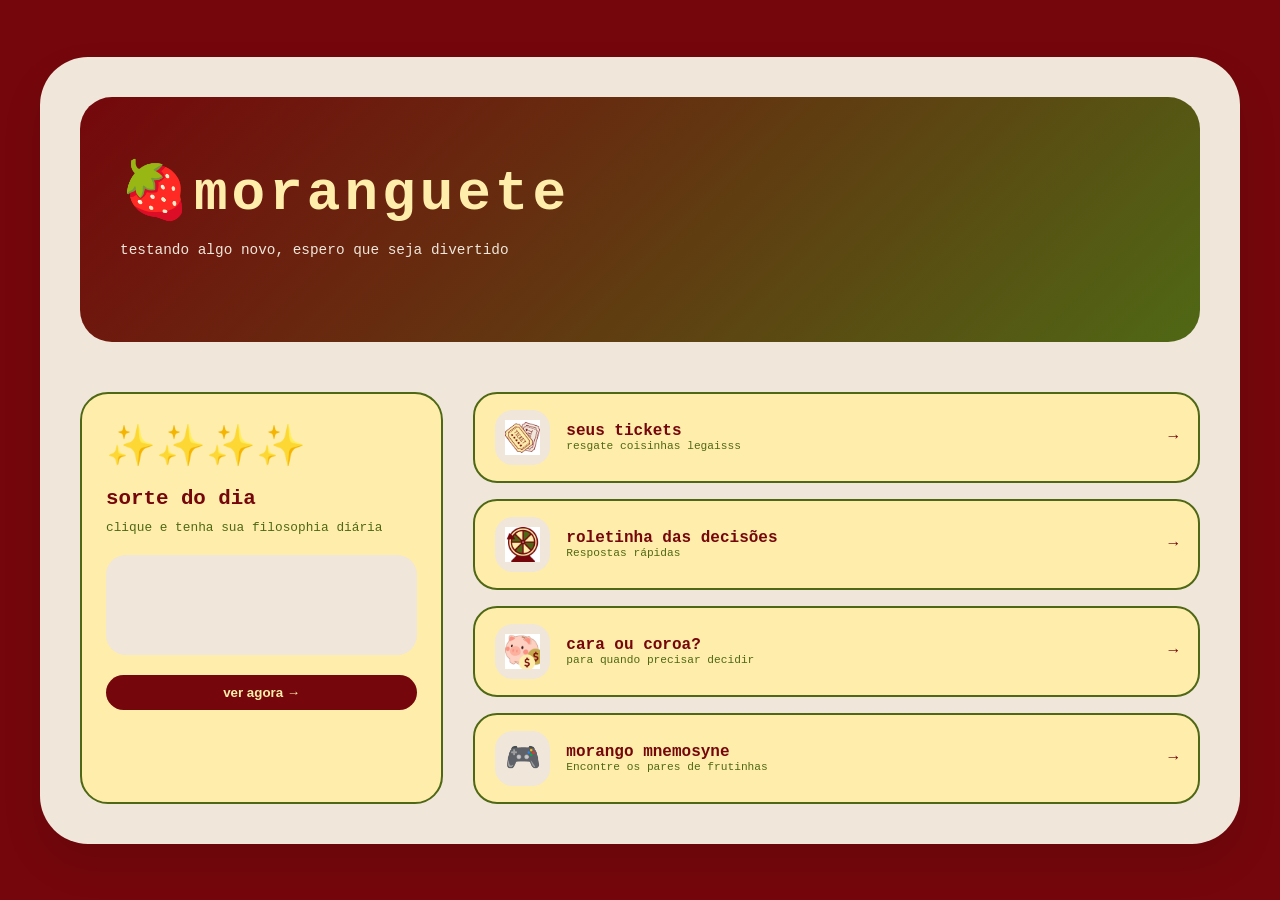
==== commit baf3fb43: "corrigindo jogo da memoria" ====
--- a/index.html
+++ b/index.html
@@ -32,7 +32,7 @@
             <!-- Coluna esquerda - Card vertical -->
             <div class="left-col">
                 <div class="vertical-card">
-                    <div class="vertical-card-icon">✨✨✨✨✨</div>
+                    <div class="vertical-card-icon">✨✨✨✨</div>
                     <h3 class="vertical-card-title">sorte do dia</h3>
                     <p class="vertical-card-desc">clique e tenha sua filosophia diária</p>
                     <div class="vertical-card-image"></div>
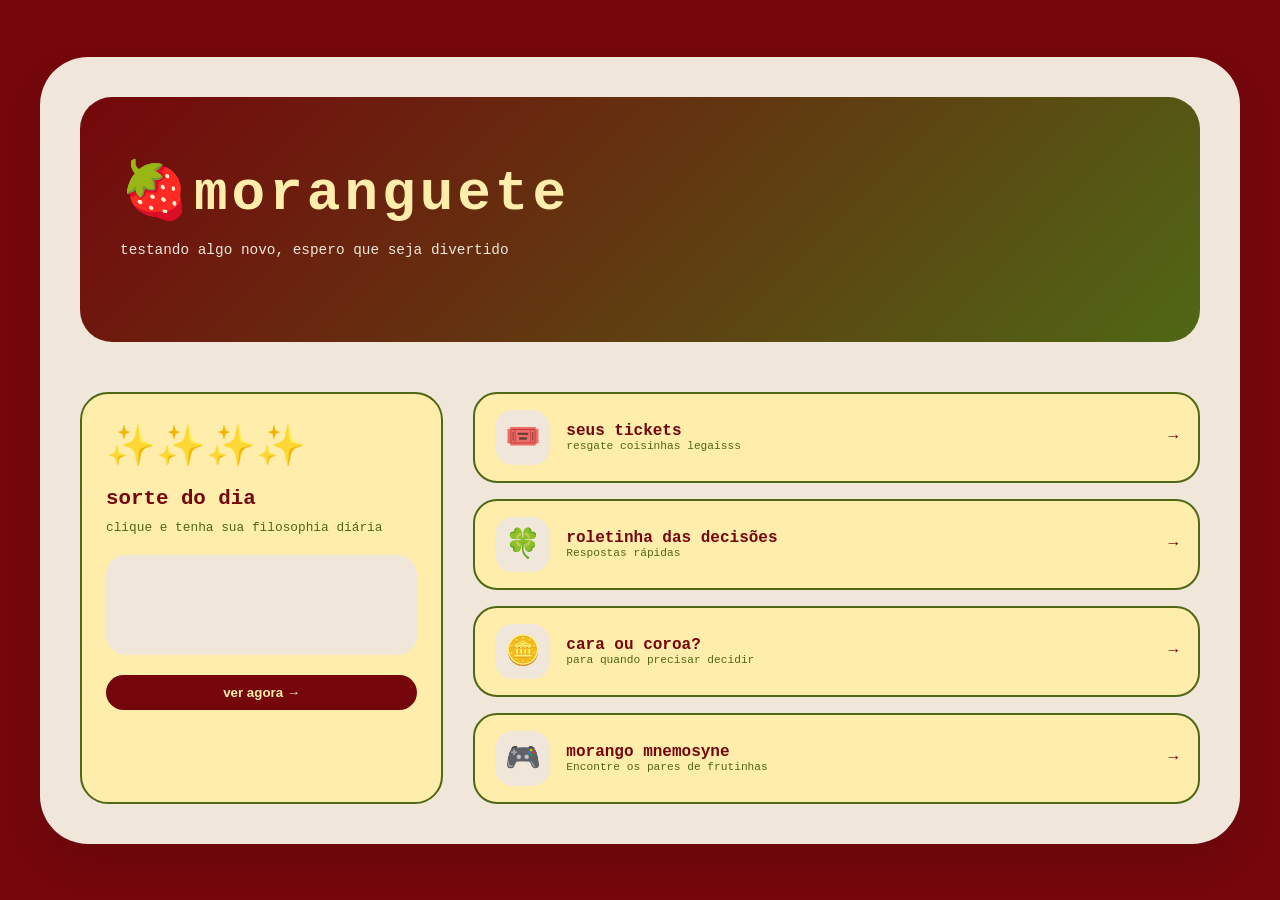
==== commit 58f9cfda: "organizando" ====
--- a/index.html
+++ b/index.html
@@ -45,7 +45,7 @@
                 <div class="feed-list">
                     <div class="feed-item" data-page="tickets">
                         <div class="feed-icon">
-                            <img src="icons/tickets.png" alt="Tickets">
+                            <span style="font-size: 1.8rem;">🎟️</span>
                         </div>
                         <div class="feed-content">
                             <h4 class="feed-title">seus tickets</h4>
@@ -56,7 +56,7 @@
 
                     <div class="feed-item" data-page="roleta">
                         <div class="feed-icon">
-                            <img src="icons/roleta.png" alt="Roleta">
+                            <span style="font-size: 1.8rem;">🍀</span>
                         </div>
                         <div class="feed-content">
                             <h4 class="feed-title">Roletinha das decisões</h4>
@@ -67,7 +67,7 @@
 
                     <div class="feed-item" data-page="caracoroa">
                         <div class="feed-icon">
-                            <img src="icons/caracoroa.png" alt="Cara ou Coroa">
+                           <span style="font-size: 1.8rem;">🪙</span>
                         </div>
                         <div class="feed-content">
                             <h4 class="feed-title">cara ou coroa?</h4>
